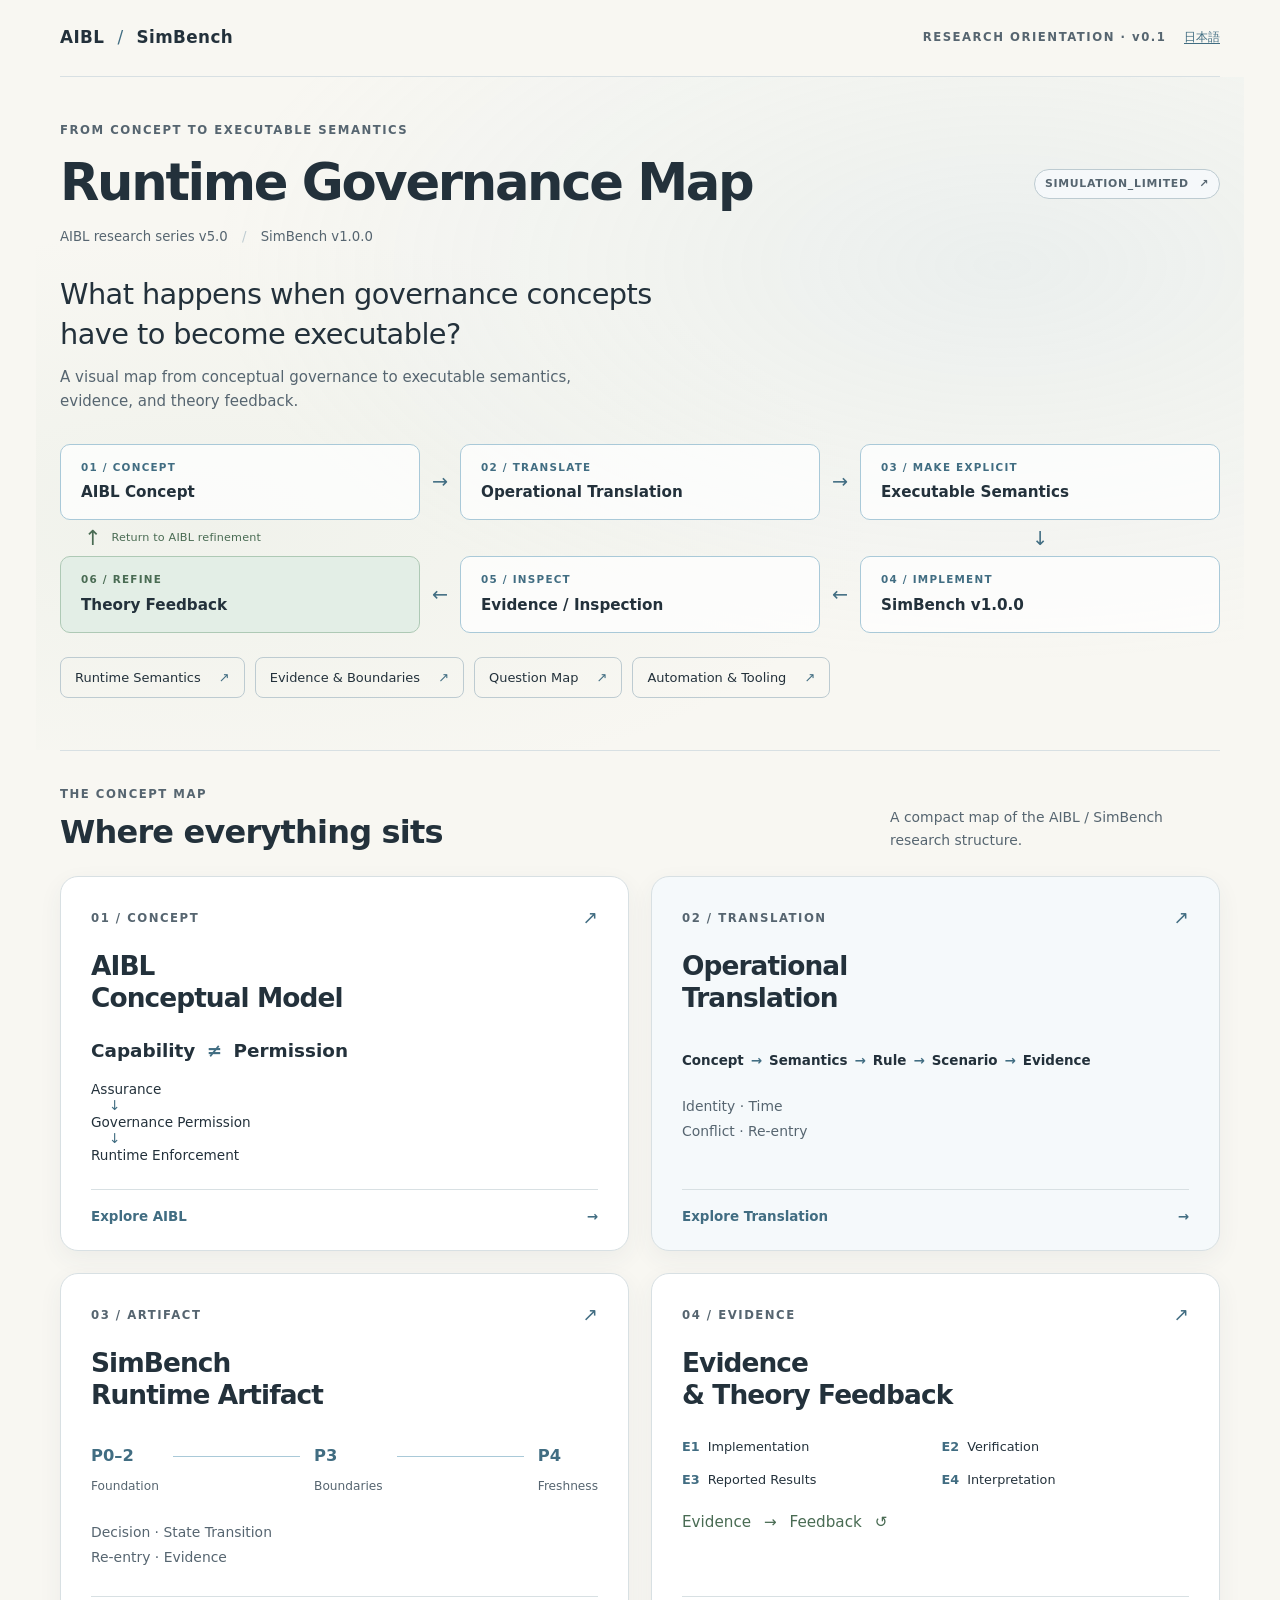
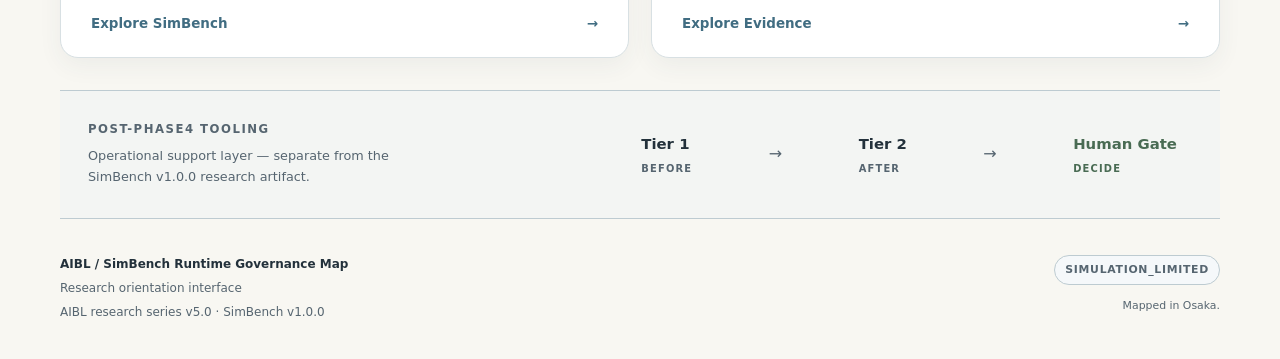
==== index.html @ 4ac59de2 "feat: add Japanese companion for governance map" ====
<!doctype html>
<html lang="en">
<head>
  <meta charset="utf-8">
  <meta name="viewport" content="width=device-width, initial-scale=1">
  <meta name="description" content="A visual map from AIBL conceptual governance to SimBench executable semantics, evidence, and theory feedback.">
  <title>AIBL / SimBench — Runtime Governance Map</title>
  <link rel="stylesheet" href="styles.css">
  <script src="content.js" defer></script>
  <script src="app.js" defer></script>
</head>
<body>
  <div id="map-page">
    <a class="skip-link" href="#where">Skip to the concept map</a>
    <header class="masthead wrap">
      <a class="wordmark" href="#research-loop">AIBL <span>/</span> SimBench</a>
      <span class="masthead-note">RESEARCH ORIENTATION · v0.1 <a class="language-link" href="ja/index.html" lang="ja" hreflang="ja">日本語</a></span>
    </header>

    <main class="wrap">
      <section class="hero" aria-labelledby="page-title">
        <div class="hero-heading">
          <div>
            <p class="eyebrow">FROM CONCEPT TO EXECUTABLE SEMANTICS</p>
            <h1 id="page-title">Runtime Governance Map</h1>
            <p class="versions">AIBL research series v5.0 <span aria-hidden="true">/</span> SimBench v1.0.0</p>
          </div>
          <button class="chip boundary-link" type="button" data-view="evidence" data-section="claim-boundary">SIMULATION_LIMITED <span aria-hidden="true">↗</span></button>
        </div>
        <p class="hero-question">What happens when governance concepts<br class="desktop-break"> have to become executable?</p>
        <p class="hero-description">A visual map from conceptual governance to executable semantics,<br class="desktop-break"> evidence, and theory feedback.</p>

        <div class="research-loop" id="research-loop" role="group" aria-label="Research loop: AIBL Concept, Operational Translation, Executable Semantics, SimBench, Evidence, Theory Feedback, and back to AIBL refinement">
          <div class="loop-node node-concept">
            <button type="button" data-view="aibl" aria-describedby="tip-concept"><span class="node-index">01 / CONCEPT</span><span>AIBL Concept</span></button>
            <span class="tooltip" id="tip-concept" role="tooltip">Distinguishing current behavior permission from technical capability.</span>
          </div>
          <span class="loop-arrow arrow-one" aria-hidden="true">→</span>
          <div class="loop-node node-translation">
            <button type="button" data-view="translation" aria-describedby="tip-translation"><span class="node-index">02 / TRANSLATE</span><span>Operational Translation</span></button>
            <span class="tooltip" id="tip-translation" role="tooltip">Making implicit governance assumptions explicit enough to execute.</span>
          </div>
          <span class="loop-arrow arrow-two" aria-hidden="true">→</span>
          <div class="loop-node node-semantics">
            <button type="button" data-view="translation" aria-describedby="tip-semantics"><span class="node-index">03 / MAKE EXPLICIT</span><span>Executable Semantics</span></button>
            <span class="tooltip" id="tip-semantics" role="tooltip">Giving decisions, identity, time, conflict, and re-entry an executable meaning.</span>
          </div>
          <span class="loop-arrow arrow-down" aria-hidden="true">↓</span>
          <div class="loop-node node-simbench">
            <button type="button" data-view="simbench" aria-describedby="tip-simbench"><span class="node-index">04 / IMPLEMENT</span><span>SimBench v1.0.0</span></button>
            <span class="tooltip" id="tip-simbench" role="tooltip">A bounded, deterministic simulation artifact covering Phase 0–4.</span>
          </div>
          <span class="loop-arrow arrow-three" aria-hidden="true">←</span>
          <div class="loop-node node-evidence">
            <button type="button" data-view="evidence" aria-describedby="tip-evidence"><span class="node-index">05 / INSPECT</span><span>Evidence / Inspection</span></button>
            <span class="tooltip" id="tip-evidence" role="tooltip">Inspecting implementation, verification structures, reported results, and interpretation.</span>
          </div>
          <span class="loop-arrow arrow-four" aria-hidden="true">←</span>
          <div class="loop-node node-feedback">
            <button type="button" data-view="evidence" data-section="theory-feedback" aria-describedby="tip-feedback"><span class="node-index">06 / REFINE</span><span>Theory Feedback</span></button>
            <span class="tooltip" id="tip-feedback" role="tooltip">Returning explicit assumptions and bounded findings to AIBL refinement.</span>
          </div>
          <span class="loop-return" aria-hidden="true">↑ <span>Return to AIBL refinement</span></span>
        </div>

        <nav class="hero-nav" aria-label="Research navigation">
          <button type="button" data-view="translation">Runtime Semantics <span aria-hidden="true">↗</span></button>
          <button type="button" data-view="evidence">Evidence &amp; Boundaries <span aria-hidden="true">↗</span></button>
          <button type="button" data-view="questions">Question Map <span aria-hidden="true">↗</span></button>
          <button type="button" data-view="automation">Automation &amp; Tooling <span aria-hidden="true">↗</span></button>
        </nav>
      </section>

      <section class="where-section" id="where" aria-labelledby="where-title" tabindex="-1">
        <div class="section-heading"><div><p class="eyebrow">THE CONCEPT MAP</p><h2 id="where-title">Where everything sits</h2></div><p>A compact map of the AIBL / SimBench research structure.</p></div>
        <div class="card-grid">
          <button class="map-card" type="button" data-view="aibl" aria-label="Explore AIBL Conceptual Model">
            <span class="card-top"><span class="eyebrow">01 / CONCEPT</span><span class="card-mark" aria-hidden="true">↗</span></span>
            <span class="card-title">AIBL<br>Conceptual Model</span>
            <span class="distinction">Capability <span>≠</span> Permission</span>
            <span class="mini-flow vertical"><span>Assurance</span><i aria-hidden="true">↓</i><span>Governance Permission</span><i aria-hidden="true">↓</i><span>Runtime Enforcement</span></span>
            <span class="explore">Explore AIBL <span aria-hidden="true">→</span></span>
          </button>
          <button class="map-card translation-card" type="button" data-view="translation" aria-label="Explore Operational Translation">
            <span class="card-top"><span class="eyebrow">02 / TRANSLATION</span><span class="card-mark" aria-hidden="true">↗</span></span>
            <span class="card-title">Operational<br>Translation</span>
            <span class="translation-flow"><span>Concept</span><i aria-hidden="true">→</i><span>Semantics</span><i aria-hidden="true">→</i><span>Rule</span><i aria-hidden="true">→</i><span>Scenario</span><i aria-hidden="true">→</i><span>Evidence</span></span>
            <span class="card-labels">Identity · Time<br>Conflict · Re-entry</span>
            <span class="explore">Explore Translation <span aria-hidden="true">→</span></span>
          </button>
          <button class="map-card" type="button" data-view="simbench" aria-label="Explore SimBench Runtime Artifact">
            <span class="card-top"><span class="eyebrow">03 / ARTIFACT</span><span class="card-mark" aria-hidden="true">↗</span></span>
            <span class="card-title">SimBench<br>Runtime Artifact</span>
            <span class="phase-preview"><span><b>P0–2</b><small>Foundation</small></span><i aria-hidden="true"></i><span><b>P3</b><small>Boundaries</small></span><i aria-hidden="true"></i><span><b>P4</b><small>Freshness</small></span></span>
            <span class="card-labels">Decision · State Transition<br>Re-entry · Evidence</span>
            <span class="explore">Explore SimBench <span aria-hidden="true">→</span></span>
          </button>
          <button class="map-card evidence-card" type="button" data-view="evidence" aria-label="Explore Evidence and Theory Feedback">
            <span class="card-top"><span class="eyebrow">04 / EVIDENCE</span><span class="card-mark" aria-hidden="true">↗</span></span>
            <span class="card-title">Evidence<br>&amp; Theory Feedback</span>
            <span class="evidence-preview"><span><b>E1</b> Implementation</span><span><b>E2</b> Verification</span><span><b>E3</b> Reported Results</span><span><b>E4</b> Interpretation</span></span>
            <span class="feedback-caption">Evidence <span aria-hidden="true">→</span> Feedback <span aria-hidden="true">↺</span></span>
            <span class="explore">Explore Evidence <span aria-hidden="true">→</span></span>
          </button>
        </div>
      </section>

      <section class="tooling-strip" aria-labelledby="tooling-title">
        <div><h2 class="eyebrow" id="tooling-title">POST-PHASE4 TOOLING</h2><p>Operational support layer — separate from the SimBench v1.0.0 research artifact.</p></div>
        <button type="button" class="tooling-control" data-view="automation" aria-label="Explore Automation and Tooling: Tier 1 Before, Tier 2 After, Human Gate Decide"><span>Tier 1 <small>BEFORE</small></span><i aria-hidden="true">→</i><span>Tier 2 <small>AFTER</small></span><i aria-hidden="true">→</i><span>Human Gate <small>DECIDE</small></span></button>
      </section>
    </main>

    <footer class="wrap footer"><div><strong>AIBL / SimBench Runtime Governance Map</strong><p>Research orientation interface</p><p>AIBL research series v5.0 · SimBench v1.0.0</p></div><div><span class="chip">SIMULATION_LIMITED</span><p class="osaka">Mapped in Osaka.</p></div></footer>
    <noscript><p class="noscript">The research map is visible without JavaScript. Enable JavaScript to explore the local detail views.</p></noscript>
  </div>

  <div id="detail-overlay" class="detail-overlay" hidden>
    <div class="backdrop" id="backdrop" aria-hidden="true"></div>
    <section id="detail-panel" class="detail-panel" role="dialog" aria-modal="true" aria-labelledby="detail-title" aria-describedby="detail-purpose" tabindex="-1">
      <div class="panel-toolbar"><button type="button" class="back-control" id="back-to-map">← Back to Map</button><div class="panel-actions"><button type="button" id="focus-control" aria-pressed="false">Focus</button><button type="button" id="close-control" aria-label="Close detail view">Close <span aria-hidden="true">×</span></button></div></div>
      <div class="detail-reading">
        <header class="detail-header"><div id="detail-chips" class="chips"></div><h2 id="detail-title" tabindex="-1"></h2><p id="detail-purpose"></p></header>
        <div id="detail-content"></div>
        <div class="detail-end"><button type="button" id="back-to-loop">Back to Research Loop ↑</button></div>
      </div>
    </section>
  </div>
</body>
</html>
---- styles.css ----
:root {
  color-scheme: light;
  --bg: #f8f7f2;
  --surface: #fff;
  --surface-soft: #f5f8fa;
  --text: #23313b;
  --text-muted: #566570;
  --blue-1: #dceaf1;
  --blue-2: #a9c9d8;
  --blue-3: #416d82;
  --green-1: #e3eee6;
  --green-2: #aec9b5;
  --green-3: #496b53;
  --line: #d8e0e3;
  --line-strong: #bdcbd1;
  --radius-card: 18px;
  --radius-chip: 999px;
  --shadow-soft: 0 8px 24px rgb(50 70 80 / 6%);
  font-family: ui-sans-serif, system-ui, -apple-system, BlinkMacSystemFont, "Segoe UI", "Yu Gothic UI", "Yu Gothic", Meiryo, sans-serif;
  color: var(--text);
  background: var(--bg);
  line-height: 1.65;
}
* { box-sizing: border-box; }
body { margin: 0; }
button, a { -webkit-tap-highlight-color: transparent; }
button { font: inherit; color: inherit; cursor: pointer; }
button { border: 1px solid var(--line-strong); background: var(--surface); border-radius: 8px; }
button:hover { border-color: var(--blue-3); background-color: var(--surface-soft); }
button, a { transition: background-color 180ms ease, border-color 180ms ease; }
a { color: var(--blue-3); text-underline-offset: .2em; }
:focus-visible { outline: 3px solid var(--blue-3); outline-offset: 4px; }
[hidden] { display: none !important; }
h1, h2, h3, h4, p { margin: 0; }
h1, h2, h3, h4 { line-height: 1.25; }
h1 { font-size: clamp(2.1rem, 4vw, 3.45rem); font-weight: 620; letter-spacing: -.045em; }
h2 { font-size: clamp(1.6rem, 2.5vw, 2rem); font-weight: 620; letter-spacing: -.025em; }
h3 { font-size: 1.15rem; font-weight: 650; }
h4 { font-size: 1rem; }
i { font-style: normal; }
.wrap { width: min(1160px, calc(100% - 96px)); margin-inline: auto; }
.skip-link { position: fixed; top: 10px; left: 16px; z-index: 30; background: white; padding: 12px; transform: translateY(-160%); }
.skip-link:focus { transform: translateY(0); }
.masthead { display: flex; justify-content: space-between; align-items: center; padding-block: 24px; border-bottom: 1px solid var(--line); }
.wordmark { font-size: 1.05rem; font-weight: 650; letter-spacing: .025em; text-decoration: none; color: var(--text); }
.wordmark span { margin: 0 .4em; font-weight: 400; color: var(--blue-3); }
.masthead-note, .eyebrow { color: var(--text-muted); font-size: .73rem; font-weight: 650; letter-spacing: .13em; }
.hero { position: relative; padding-block: 44px 40px; isolation: isolate; }
.hero::before { content: ""; position: absolute; z-index: -1; inset: 0 -24px; background: radial-gradient(ellipse at 80% 28%, rgb(169 201 216 / 16%), transparent 58%), radial-gradient(ellipse at 13% 66%, rgb(174 201 181 / 11%), transparent 46%); pointer-events: none; }
.hero-heading { display: flex; justify-content: space-between; align-items: center; gap: 20px; }
.hero-heading .eyebrow { margin-bottom: 10px; }
.versions { font-size: .83rem; color: var(--text-muted); margin-top: 12px; }
.versions span { margin-inline: 10px; color: var(--line-strong); }
.chip { display: inline-block; padding: 5px 10px; border: 1px solid var(--line-strong); border-radius: var(--radius-chip); font-size: .68rem; letter-spacing: .065em; font-weight: 650; color: var(--text-muted); background: var(--surface-soft); }
.boundary-link { white-space: nowrap; }
.boundary-link span { margin-left: 6px; }
.hero-question { font-size: clamp(1.25rem, 2.3vw, 1.8rem); font-weight: 450; line-height: 1.4; letter-spacing: -.02em; margin-top: 26px; }
.hero-description { color: var(--text-muted); font-size: .94rem; margin-top: 10px; }
.research-loop { display: grid; grid-template-columns: minmax(0, 1fr) 40px minmax(0, 1fr) 40px minmax(0, 1fr); grid-template-rows: auto 36px auto; margin-top: 30px; scroll-margin-top: 20px; }
.loop-node { position: relative; min-width: 0; }
.loop-node button { padding: 14px 20px; width: 100%; height: 100%; text-align: left; border-color: var(--blue-2); border-radius: 10px; background: rgb(255 255 255 / 74%); display: flex; flex-direction: column; gap: 4px; font-size: .95rem; font-weight: 600; }
.loop-node button:hover { background: var(--blue-1); }
.node-index { display: block; color: var(--blue-3); font-size: .65rem; letter-spacing: .12em; font-weight: 650; }
.node-concept { grid-area: 1 / 1; }
.arrow-one { grid-area: 1 / 2; }
.node-translation { grid-area: 1 / 3; }
.arrow-two { grid-area: 1 / 4; }
.node-semantics { grid-area: 1 / 5; }
.arrow-down { grid-area: 2 / 5; }
.node-simbench { grid-area: 3 / 5; }
.arrow-three { grid-area: 3 / 4; }
.node-evidence { grid-area: 3 / 3; }
.arrow-four { grid-area: 3 / 2; }
.node-feedback { grid-area: 3 / 1; }
.node-feedback button { border-color: var(--green-2); background: var(--green-1); }
.node-feedback .node-index { color: var(--green-3); }
.loop-arrow { align-self: center; justify-self: center; font-size: 1.2rem; font-weight: 500; color: var(--blue-3); }
.loop-return { grid-area: 2 / 1 / 3 / 4; display: flex; align-items: center; gap: 10px; padding-left: 24px; color: var(--green-3); font-size: 1.3rem; font-weight: 500; }
.loop-return span { font-size: .7rem; font-weight: 400; letter-spacing: .015em; }
.tooltip { position: absolute; z-index: 3; width: max-content; max-width: min(280px, 85vw); bottom: calc(100% + 10px); left: 0; padding: 10px 13px; background: var(--text); color: #fff; font-size: .8rem; line-height: 1.5; border-radius: 7px; box-shadow: var(--shadow-soft); visibility: hidden; opacity: 0; transition: opacity 150ms; pointer-events: none; }
.tooltip::after { content: ""; position: absolute; bottom: -12px; left: 0; width: 100%; height: 12px; }
.node-semantics .tooltip, .node-simbench .tooltip { left: auto; right: 0; }
.loop-node:hover .tooltip, .loop-node:focus-within .tooltip { visibility: visible; opacity: 1; pointer-events: auto; }
.tooltips-dismissed .tooltip { visibility: hidden !important; opacity: 0 !important; }
.hero-nav { display: flex; flex-wrap: wrap; gap: 10px; margin-top: 24px; }
.hero-nav button { padding: 9px 14px; font-size: .81rem; background: transparent; }
.hero-nav button span { color: var(--blue-3); margin-left: 14px; }
.where-section { padding-block: 34px 0; border-top: 1px solid var(--line); scroll-margin-top: 24px; }
.section-heading { display: flex; justify-content: space-between; align-items: end; gap: 24px; margin-bottom: 24px; }
.section-heading .eyebrow { margin-bottom: 8px; }
.section-heading > p { color: var(--text-muted); font-size: .87rem; max-width: 330px; }
.card-grid { display: grid; grid-template-columns: repeat(2, minmax(0, 1fr)); gap: 22px; }
.map-card { position: relative; display: flex; flex-direction: column; align-items: stretch; text-align: left; padding: 26px 30px 22px; min-height: 375px; border-radius: var(--radius-card); border: 1px solid var(--line); background: var(--surface); box-shadow: var(--shadow-soft); }
.map-card:hover, .map-card.is-selected { border-color: var(--blue-3); background: #f7fafc; }
.card-top { display: flex; align-items: center; justify-content: space-between; margin-bottom: 16px; }
.card-mark { color: var(--blue-3); font-size: 1.15rem; }
.card-title { font-size: 1.65rem; font-weight: 610; line-height: 1.22; letter-spacing: -.035em; }
.distinction { font-size: 1.15rem; font-weight: 550; margin-top: 22px; }
.distinction > span { color: var(--blue-3); padding-inline: 5px; }
.mini-flow { display: flex; font-size: .85rem; }
.vertical { flex-direction: column; align-items: flex-start; margin-block: 14px 20px; line-height: 1.4; }
.vertical i { padding-left: 18px; color: var(--blue-3); line-height: 1; }
.explore { display: flex; align-items: center; justify-content: space-between; color: var(--blue-3); font-size: .84rem; font-weight: 600; padding-top: 16px; margin-top: auto; border-top: 1px solid var(--line); }
.translation-card { background: #f5f9fb; }
.translation-flow { display: flex; flex-wrap: wrap; gap: 7px; align-items: center; margin-block: 36px 22px; font-size: .84rem; font-weight: 550; }
.translation-flow i { color: var(--blue-3); }
.card-labels { color: var(--text-muted); font-size: .87rem; line-height: 1.8; margin-bottom: 26px; }
.phase-preview { display: flex; align-items: flex-start; margin-block: 32px 24px; }
.phase-preview > span { display: flex; flex-direction: column; gap: 6px; }
.phase-preview b { color: var(--blue-3); font-size: 1.02rem; font-weight: 650; }
.phase-preview small { color: var(--text-muted); font-size: .76rem; }
.phase-preview i { flex: 1; min-width: 10px; height: 1px; background: var(--blue-2); margin: 13px 14px 0; }
.evidence-preview { display: grid; grid-template-columns: repeat(2, minmax(0, 1fr)); gap: 12px; margin-block: 25px 20px; font-size: .8rem; }
.evidence-preview > span { display: flex; align-items: baseline; gap: 8px; }
.evidence-preview b { color: var(--blue-3); font-weight: 650; }
.feedback-caption { font-size: .95rem; color: var(--green-3); margin-bottom: 24px; }
.feedback-caption span { margin-inline: 8px; }
.tooling-strip { display: grid; grid-template-columns: 1fr 1.1fr; gap: 24px; align-items: center; padding: 26px 28px; margin-top: 32px; border-block: 1px solid var(--line-strong); background: rgb(220 234 241 / 18%); }
.tooling-strip p { font-size: .8rem; color: var(--text-muted); margin-top: 9px; max-width: 360px; }
.tooling-control { display: flex; justify-content: space-between; align-items: center; gap: 10px; padding: 14px; background: transparent; border-color: transparent; text-align: left; }
.tooling-control > span { font-size: .93rem; font-weight: 550; }
.tooling-control small { display: block; font-size: .62rem; letter-spacing: .12em; color: var(--text-muted); margin-top: 4px; }
.tooling-control > span:last-child small, .tooling-control > span:last-child { color: var(--green-3); }
.tooling-control i { color: var(--text-muted); }
.footer { display: flex; justify-content: space-between; gap: 24px; padding-block: 36px; color: var(--text-muted); font-size: .75rem; }
.footer strong { font-weight: 600; color: var(--text); }
.footer p { margin-top: 4px; }
.footer > div:last-child { text-align: right; }
.footer .osaka { font-size: .68rem; margin-top: 12px; }
.noscript { margin: 24px; padding: 20px; border: 1px solid var(--line); }

/* A single modal panel keeps the map visible while giving keyboard users a bounded context. */
body.detail-open { overflow: hidden; }
.detail-overlay { position: fixed; inset: 0; z-index: 20; }
.backdrop { position: absolute; inset: 0; background: rgb(35 49 59 / 9%); }
.detail-panel { position: absolute; top: 0; right: 0; bottom: 0; width: max(420px, 42%); max-width: 100%; overflow-y: auto; overscroll-behavior: contain; background: var(--bg); border-left: 1px solid var(--line-strong); box-shadow: -12px 0 40px rgb(35 49 59 / 8%); animation: drawer-in 200ms ease both; }
@keyframes drawer-in { from { transform: translateX(28px); opacity: 0; } to { transform: translateX(0); opacity: 1; } }
.panel-toolbar { position: sticky; top: 0; z-index: 2; display: flex; justify-content: space-between; gap: 12px; align-items: center; padding: 17px 24px; background: var(--bg); border-bottom: 1px solid var(--line); }
.panel-toolbar button { padding: 7px 11px; font-size: .8rem; background: transparent; }
.panel-actions { display: flex; gap: 8px; margin-left: auto; }
.back-control { display: none; }
.detail-reading { padding: 30px 32px 40px; max-width: 900px; margin-inline: auto; overflow-wrap: anywhere; }
.detail-header { padding-bottom: 25px; border-bottom: 1px solid var(--line-strong); }
.chips { display: flex; gap: 6px; flex-wrap: wrap; margin-bottom: 20px; }
.chips .chip { font-size: .6rem; }
.detail-header h2 { font-size: clamp(1.8rem, 3vw, 2.3rem); margin-bottom: 13px; }
.detail-header p { color: var(--text-muted); font-size: .92rem; }
.detail-section { margin-top: 28px; scroll-margin-top: 100px; }
.detail-section > h3 { margin-bottom: 14px; }
.detail-section > p + p { margin-top: 12px; }
.detail-section p, .detail-section li { font-size: .91rem; }
.detail-section ul { padding-left: 20px; margin-block: 10px 0; }
.detail-section li + li { margin-top: 7px; }
.lead-question, .quote { padding: 20px; background: var(--blue-1); border-left: 3px solid var(--blue-3); border-radius: 0 10px 10px 0; font-size: 1.12rem !important; font-weight: 550; line-height: 1.5; }
.quote { background: var(--green-1); border-left-color: var(--green-3); }
.concept-distinction { font-size: 1.6rem !important; font-weight: 600; letter-spacing: -.02em; }
.flow-list { list-style: none; padding: 0 !important; margin: 0 !important; }
.flow-list li { position: relative; padding: 10px 14px; background: var(--surface); border: 1px solid var(--line); border-radius: 7px; font-size: .87rem; }
.flow-list li + li { margin-top: 24px; }
.flow-list li + li::before { content: "↓"; position: absolute; top: -24px; left: 20px; color: var(--blue-3); }
.flow-list .return-step { border-color: var(--green-2); color: var(--green-3); background: var(--green-1); }
.label-list { display: flex; flex-wrap: wrap; gap: 8px; list-style: none; padding: 0 !important; margin: 0 !important; }
.label-list li { padding: 6px 10px; background: var(--surface-soft); border: 1px solid var(--line); border-radius: 7px; margin: 0 !important; font-size: .8rem; }
.selector-buttons { display: grid; grid-template-columns: 1fr; gap: 7px; margin-bottom: 15px; }
.selector-buttons button { display: flex; align-items: baseline; gap: 10px; padding: 10px 12px; text-align: left; font-size: .83rem; line-height: 1.45; }
.selector-buttons button span { color: var(--blue-3); font-size: .72rem; font-weight: 650; min-width: 1.5em; }
.selector-buttons button[aria-pressed="true"] { border-color: var(--blue-3); background: var(--blue-1); box-shadow: inset 3px 0 var(--blue-3); }
.choice-detail { background: var(--surface); border: 1px solid var(--line); border-radius: 10px; padding: 18px; }
.choice-detail h4 { margin-bottom: 12px; }
.choice-detail p + p { margin-top: 10px; }
.choice-detail .flow-list { margin-block: 15px !important; }
.choice-detail pre { font: .8rem/1.8 ui-monospace, Consolas, monospace; white-space: pre-wrap; overflow-wrap: anywhere; padding: 12px; background: var(--surface-soft); border-radius: 6px; }
.choice-detail .note { margin-top: 14px; color: var(--text-muted); font-size: .83rem; }
.status-list { display: grid; grid-template-columns: auto 1fr; gap: 9px 16px; font-size: .83rem; padding: 18px; margin: 0; background: var(--surface); border: 1px solid var(--line); border-radius: 10px; }
.status-list dt { color: var(--text-muted); }
.status-list dd { margin: 0; font-weight: 550; }
.evidence-grid { display: grid; grid-template-columns: repeat(2, minmax(0, 1fr)); gap: 12px; margin-top: 16px; }
.evidence-item { padding: 16px; border: 1px solid var(--line); border-radius: 10px; background: var(--surface); }
.evidence-item .evidence-code { color: var(--blue-3); font-size: .85rem; font-weight: 650; display: block; margin-bottom: 10px; }
.evidence-item h4 { font-size: .91rem; line-height: 1.4; }
.evidence-item ul { padding-left: 16px; }
.evidence-item li { font-size: .8rem; }
.evidence-item .note { font-size: .74rem; color: var(--text-muted); margin-top: 12px; }
.boundary-intro { margin-bottom: 16px; }
.boundary-grid { display: grid; grid-template-columns: repeat(2, minmax(0, 1fr)); gap: 14px; }
.boundary-column { padding: 15px; border: 1px solid var(--line); border-radius: 10px; }
.boundary-column:first-child { background: var(--green-1); }
.boundary-column h4 { font-size: .87rem; }
.boundary-column li { font-size: .8rem; }
.related-control, .detail-end button { padding: 10px 14px; font-size: .85rem; color: var(--blue-3); text-align: left; }
.detail-end { margin-top: 32px; padding-top: 22px; border-top: 1px solid var(--line); }
.question-list { display: grid; gap: 12px; }
.question-item { border-left: 2px solid var(--blue-2); padding: 8px 0 8px 16px; }
.question-item h4 { font-size: .69rem; letter-spacing: .07em; color: var(--blue-3); margin-bottom: 8px; }
.question-item p { font-size: 1rem; }
.focus-mode .detail-panel { width: 100%; border: 0; animation: none; }
.focus-mode .panel-toolbar { padding-inline: max(24px, calc((100% - 836px) / 2)); }
.focus-mode .detail-reading { width: 100%; }
.focus-mode .back-control { display: inline-block; }
.focus-mode .selector-buttons { grid-template-columns: repeat(2, minmax(0, 1fr)); }
.focus-mode .detail-header h2 { font-size: 2.4rem; }

@media screen and (min-width: 720px) {
  .hero { padding-bottom: 52px; }
}
@media (min-width: 720px) and (max-width: 1099px) {
  .wrap { width: calc(100% - 56px); }
  .detail-panel { width: max(420px, 58%); }
  .hero-heading { align-items: flex-start; }
  .hero-heading .boundary-link { margin-top: 29px; font-size: .59rem; }
  .map-card { padding: 22px; }
  .evidence-preview { grid-template-columns: 1fr; gap: 5px; }
  .tooling-strip { grid-template-columns: 1fr; gap: 12px; }
  .tooling-strip p { max-width: none; }
  .tooling-control { max-width: 560px; width: 100%; }
  .loop-node button { padding-inline: 12px; font-size: .85rem; }
  .research-loop { grid-template-columns: minmax(0, 1fr) 28px minmax(0, 1fr) 28px minmax(0, 1fr); }
}
@media (max-width: 719px) {
  .wrap { width: calc(100% - 36px); }
  .masthead { padding-block: 18px; }
  .masthead-note { font-size: .55rem; letter-spacing: .04em; max-width: 110px; text-align: right; }
  .hero { padding-block: 30px; }
  .hero::before { inset-inline: 0; }
  .hero-heading { display: block; }
  .hero-heading .boundary-link { margin-top: 18px; }
  .hero-question { margin-top: 22px; }
  .desktop-break { display: none; }
  .versions { font-size: .76rem; }
  .versions span { margin-inline: 5px; }
  .research-loop { position: relative; display: flex; flex-direction: column; gap: 0; padding-left: 20px; margin-top: 25px; }
  .research-loop::before { content: ""; position: absolute; left: 0; top: 30px; bottom: 16px; width: 15px; border: solid var(--green-2); border-width: 1.25px 0 1.25px 1.25px; border-radius: 10px 0 0 10px; }
  .research-loop::after { content: "↑"; position: absolute; top: 6px; left: -6px; color: var(--green-3); background: var(--bg); font-weight: 500; }
  .loop-node button { padding: 11px 16px; gap: 1px; font-size: .95rem; }
  .loop-arrow { height: 25px; font-size: 0; line-height: 25px; }
  .loop-arrow::after { content: "↓"; font-size: 1rem; }
  .loop-return { padding-left: 6px; margin-top: 8px; gap: 8px; font-size: 1rem; }
  .loop-return span { font-size: .73rem; }
  .hero-nav { display: grid; grid-template-columns: 1fr; gap: 8px; }
  .hero-nav button { display: flex; justify-content: space-between; font-size: .86rem; }
  .section-heading { display: block; }
  .section-heading > p { margin-top: 12px; max-width: none; }
  .card-grid { grid-template-columns: 1fr; gap: 16px; }
  .map-card { padding: 24px; min-height: 365px; }
  .card-title { font-size: 1.65rem; }
  .evidence-preview { font-size: .75rem; gap: 12px 8px; }
  .phase-preview i { min-width: 6px; margin-inline: 6px; }
  .tooling-strip { grid-template-columns: 1fr; padding: 22px 12px; gap: 12px; }
  .tooling-control { padding-inline: 4px; gap: 6px; }
  .tooling-control > span { font-size: .83rem; }
  .footer { flex-direction: column; gap: 20px; }
  .footer > div:last-child { text-align: left; }
  .detail-panel { width: 100%; border: 0; }
  .back-control { display: inline-block; }
  .panel-toolbar { padding: 12px 14px; gap: 6px; }
  .panel-toolbar button { font-size: .75rem; padding: 8px; }
  .panel-actions { gap: 5px; }
  .detail-reading { padding: 24px 20px 32px; }
  .focus-mode .detail-header h2 { font-size: 1.8rem; }
  .focus-mode .panel-toolbar { padding-inline: 14px; }
  .focus-mode .selector-buttons { grid-template-columns: 1fr; }
  .evidence-grid, .boundary-grid { grid-template-columns: 1fr; }
}
@media (prefers-reduced-motion: reduce) {
  *, *::before, *::after { animation: none !important; transition: none !important; scroll-behavior: auto !important; }
}
@media print {
  :root { background: white; color: #23313b; font-size: 10pt; }
  body.detail-open { overflow: visible; }
  body.detail-open #map-page { display: none; }
  .detail-overlay, .detail-panel { position: static; width: 100%; max-width: none; height: auto; overflow: visible; background: white; border: 0; box-shadow: none; animation: none; }
  .detail-reading { max-width: 850px; padding: 0; }
  .backdrop, .panel-toolbar, .detail-end, .selector-buttons, .related-section, .hero-nav, .tooltip, .skip-link { display: none !important; }
  .choice-detail[hidden] { display: block !important; }
  .choice-detail { margin-top: 16px; }
  .detail-section, .choice-detail, .evidence-item, .boundary-column, .map-card { break-inside: avoid; }
  .detail-section:has(.selector-buttons) { break-inside: auto; }
  .wrap { width: 100%; }
  .hero { padding-top: 15px; }
  .map-card { min-height: 320px; }
  .hero::before { display: none; }
  .detail-header { margin-bottom: 22px; }
  .evidence-grid, .boundary-grid { grid-template-columns: repeat(2, minmax(0, 1fr)); }
  .flow-list li { padding-block: 5px; }
  .flow-list li + li { margin-top: 18px; }
  .flow-list li + li::before { top: -20px; }
}

/* Explicit language navigation; English map styles above remain unchanged. */
.language-link { display: inline-block; margin-inline-start: 12px; font-size: .75rem; font-weight: 500; letter-spacing: normal; white-space: nowrap; }

/* Japanese companion: allow text to grow naturally without changing shared geometry. */
html[lang="ja"] { font-family: ui-sans-serif, system-ui, -apple-system, BlinkMacSystemFont, "Segoe UI", "Yu Gothic UI", "Yu Gothic", "Hiragino Kaku Gothic ProN", Meiryo, sans-serif; word-break: normal; }
html[lang="ja"] .hero-heading > div { min-width: 0; }
html[lang="ja"] h1, html[lang="ja"] h2, html[lang="ja"] .card-title { line-height: 1.4; letter-spacing: normal; }
html[lang="ja"] .detail-reading { overflow-wrap: normal; }
html[lang="ja"] .chip, html[lang="ja"] .label-list li { max-width: 100%; overflow-wrap: anywhere; }
html[lang="ja"] .status-list { grid-template-columns: minmax(0, .9fr) minmax(0, 1.1fr); }
html[lang="ja"] .status-list dd { overflow-wrap: anywhere; }
html[lang="ja"] .concept-distinction { white-space: pre-line; overflow-wrap: anywhere; }
html[lang="ja"] .selector-buttons button { overflow-wrap: anywhere; }
html[lang="ja"] .panel-toolbar { flex-wrap: wrap; }
html[lang="ja"] .panel-toolbar button { white-space: nowrap; }
@media (max-width: 719px) {
  html[lang="ja"] .detail-section { scroll-margin-top: 132px; }
}
@media print {
  .language-link { display: none; }
}
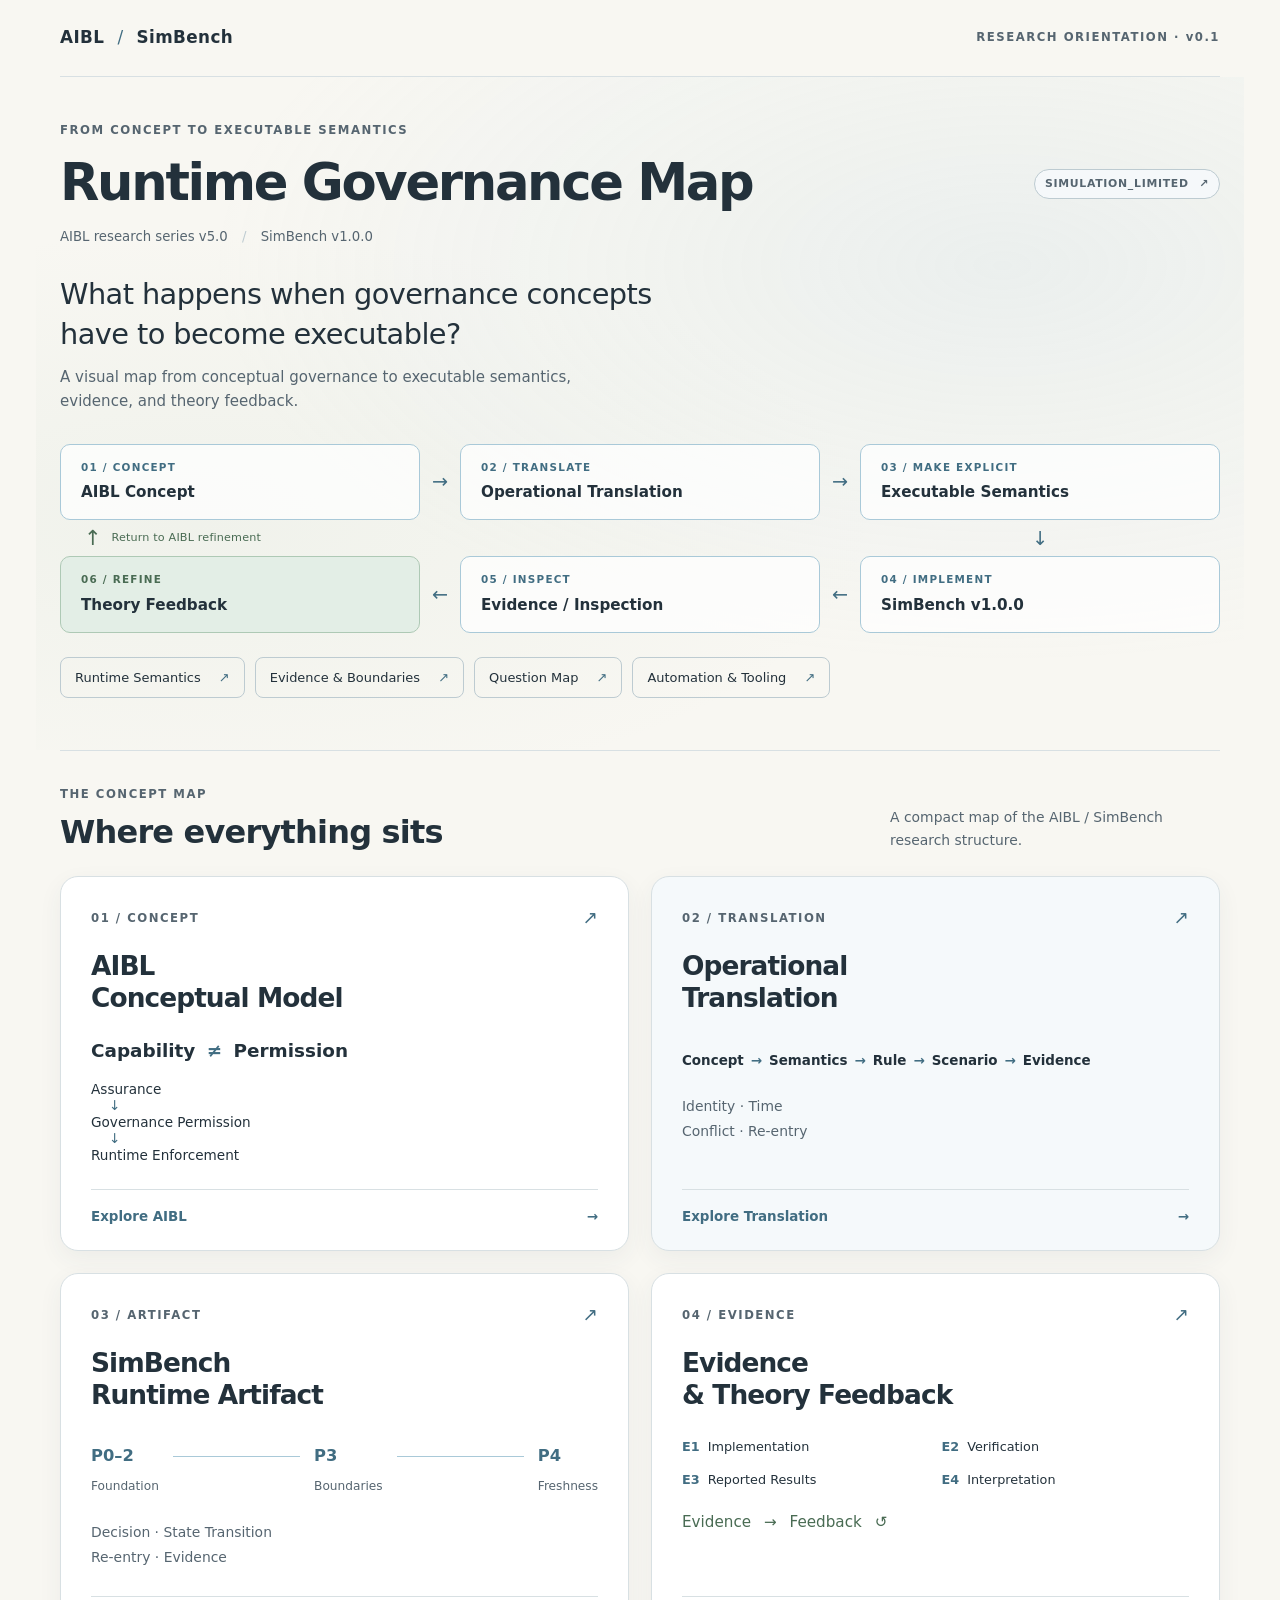
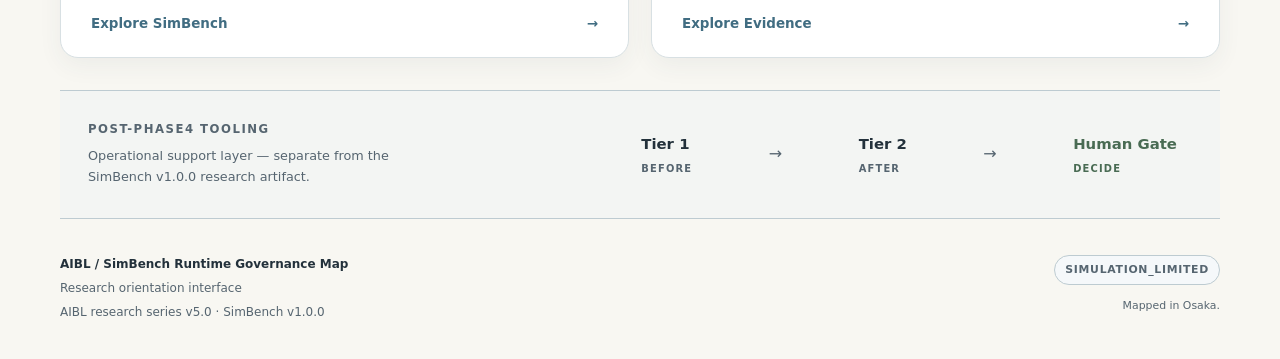
==== commit 6c6da2e5: "feat: add AIBL SimBench runtime governance map v0.1" ====
--- a/index.html
+++ b/index.html
@@ -14,7 +14,7 @@
     <a class="skip-link" href="#where">Skip to the concept map</a>
     <header class="masthead wrap">
       <a class="wordmark" href="#research-loop">AIBL <span>/</span> SimBench</a>
-      <span class="masthead-note">RESEARCH ORIENTATION · v0.1 <a class="language-link" href="ja/index.html" lang="ja" hreflang="ja">日本語</a></span>
+      <span class="masthead-note">RESEARCH ORIENTATION · v0.1</span>
     </header>
 
     <main class="wrap">
--- a/styles.css
+++ b/styles.css
@@ -285,25 +285,3 @@
   .flow-list li + li { margin-top: 18px; }
   .flow-list li + li::before { top: -20px; }
 }
-
-/* Explicit language navigation; English map styles above remain unchanged. */
-.language-link { display: inline-block; margin-inline-start: 12px; font-size: .75rem; font-weight: 500; letter-spacing: normal; white-space: nowrap; }
-
-/* Japanese companion: allow text to grow naturally without changing shared geometry. */
-html[lang="ja"] { font-family: ui-sans-serif, system-ui, -apple-system, BlinkMacSystemFont, "Segoe UI", "Yu Gothic UI", "Yu Gothic", "Hiragino Kaku Gothic ProN", Meiryo, sans-serif; word-break: normal; }
-html[lang="ja"] .hero-heading > div { min-width: 0; }
-html[lang="ja"] h1, html[lang="ja"] h2, html[lang="ja"] .card-title { line-height: 1.4; letter-spacing: normal; }
-html[lang="ja"] .detail-reading { overflow-wrap: normal; }
-html[lang="ja"] .chip, html[lang="ja"] .label-list li { max-width: 100%; overflow-wrap: anywhere; }
-html[lang="ja"] .status-list { grid-template-columns: minmax(0, .9fr) minmax(0, 1.1fr); }
-html[lang="ja"] .status-list dd { overflow-wrap: anywhere; }
-html[lang="ja"] .concept-distinction { white-space: pre-line; overflow-wrap: anywhere; }
-html[lang="ja"] .selector-buttons button { overflow-wrap: anywhere; }
-html[lang="ja"] .panel-toolbar { flex-wrap: wrap; }
-html[lang="ja"] .panel-toolbar button { white-space: nowrap; }
-@media (max-width: 719px) {
-  html[lang="ja"] .detail-section { scroll-margin-top: 132px; }
-}
-@media print {
-  .language-link { display: none; }
-}
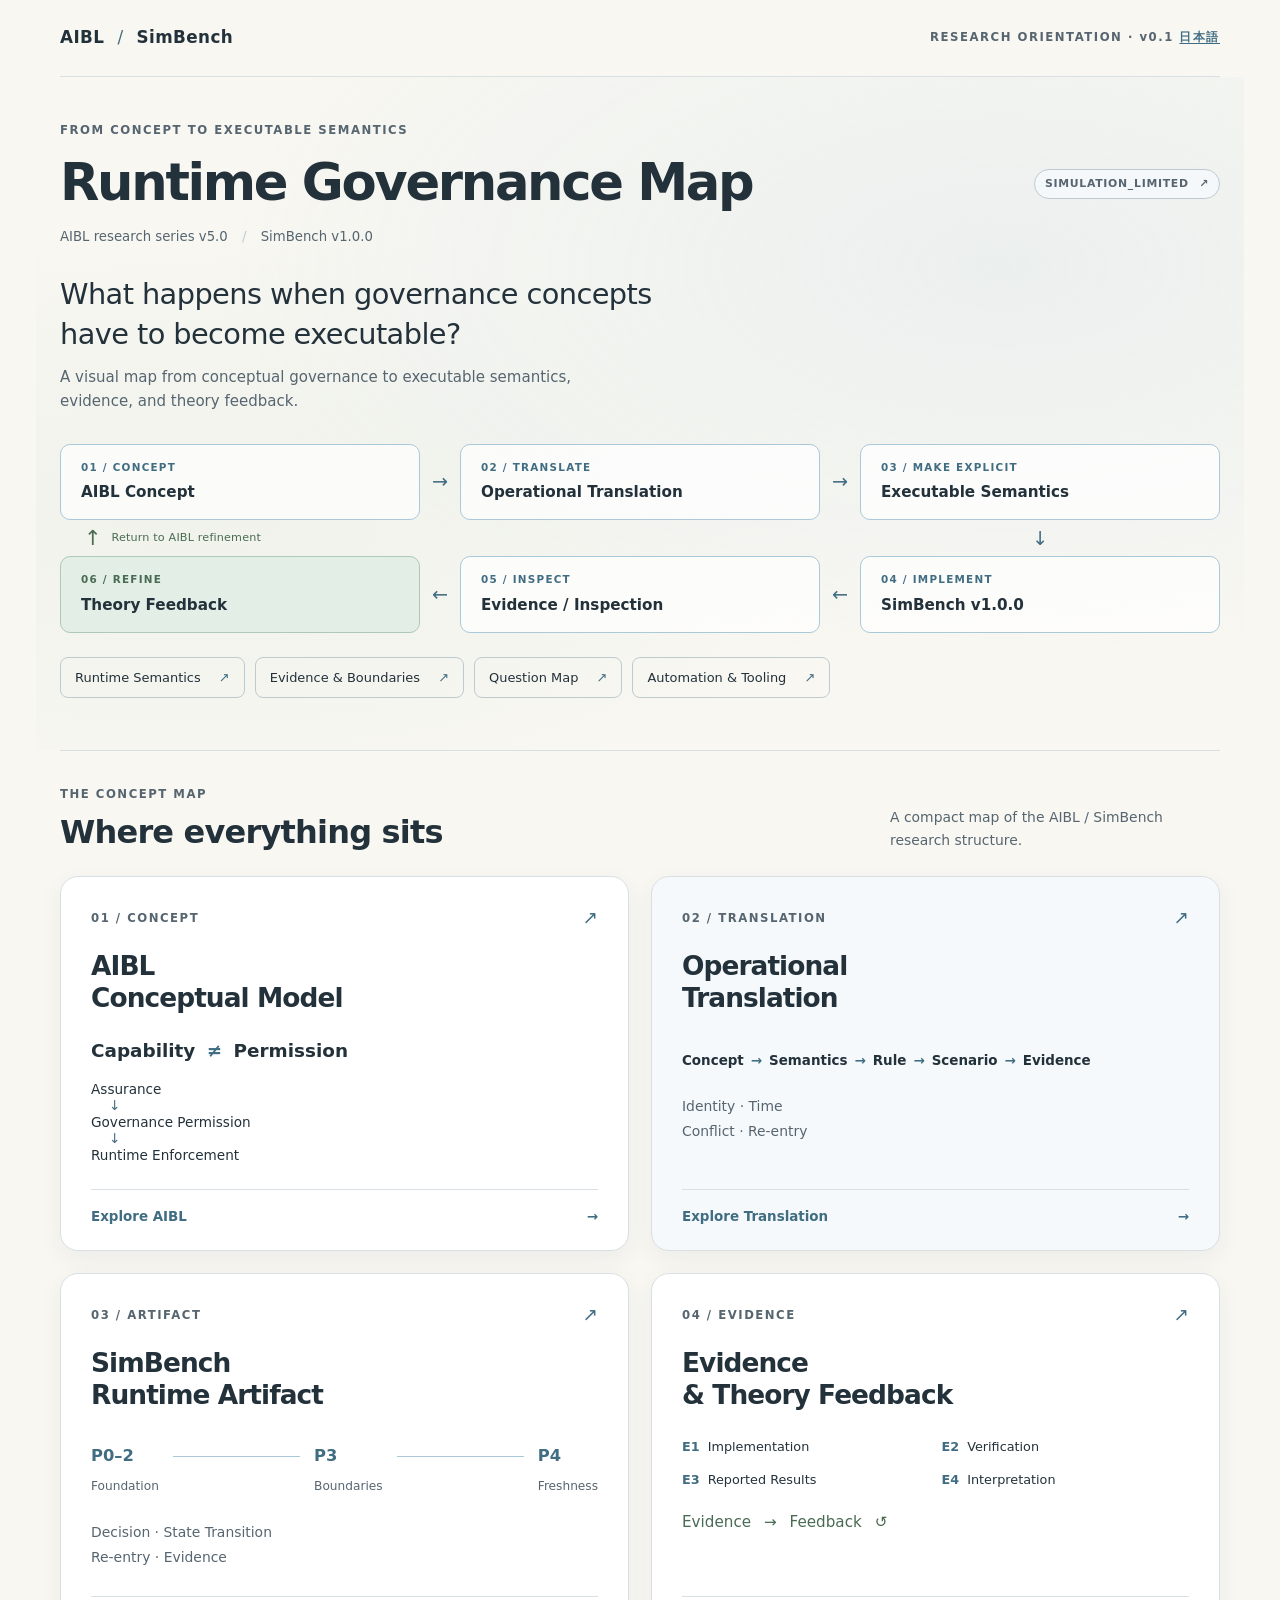
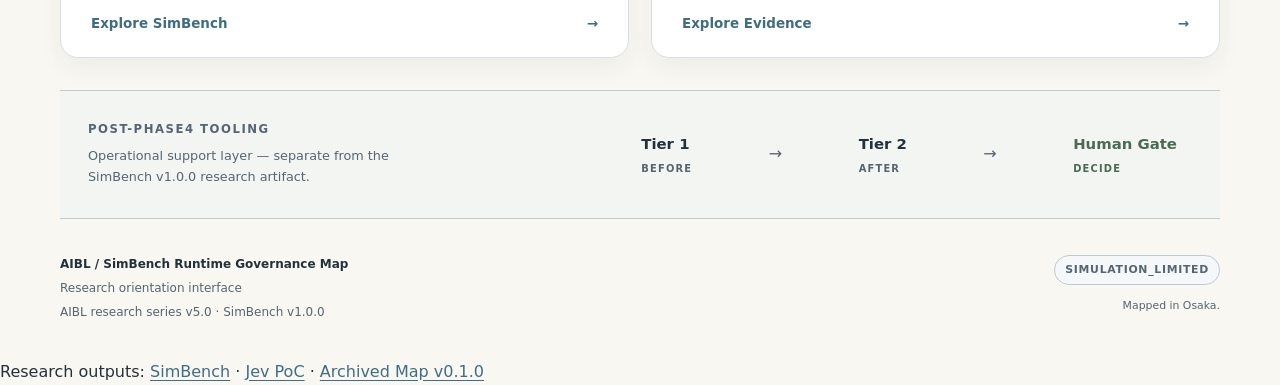
==== commit 5f33c9d5: "docs: add research output links to map footer Added research outputs links to the footer." ====
--- a/index.html
+++ b/index.html
@@ -14,7 +14,7 @@
     <a class="skip-link" href="#where">Skip to the concept map</a>
     <header class="masthead wrap">
       <a class="wordmark" href="#research-loop">AIBL <span>/</span> SimBench</a>
-      <span class="masthead-note">RESEARCH ORIENTATION · v0.1</span>
+      <span class="masthead-note">RESEARCH ORIENTATION · v0.1 <a class="language-link" href="ja/index.html" lang="ja" hreflang="ja">日本語</a></span>
     </header>
 
     <main class="wrap">
@@ -112,6 +112,7 @@
     </main>
 
     <footer class="wrap footer"><div><strong>AIBL / SimBench Runtime Governance Map</strong><p>Research orientation interface</p><p>AIBL research series v5.0 · SimBench v1.0.0</p></div><div><span class="chip">SIMULATION_LIMITED</span><p class="osaka">Mapped in Osaka.</p></div></footer>
+   <p>Research outputs: <a href="https://github.com/PolicyPhantom/aibl-physical-ai-runtime-governance-simbench">SimBench</a> · <a href="https://github.com/PolicyPhantom/jev-runtime-governance-poc">Jev PoC</a> · <a href="https://doi.org/10.5281/zenodo.24106834">Archived Map v0.1.0</a></p>
     <noscript><p class="noscript">The research map is visible without JavaScript. Enable JavaScript to explore the local detail views.</p></noscript>
   </div>
 
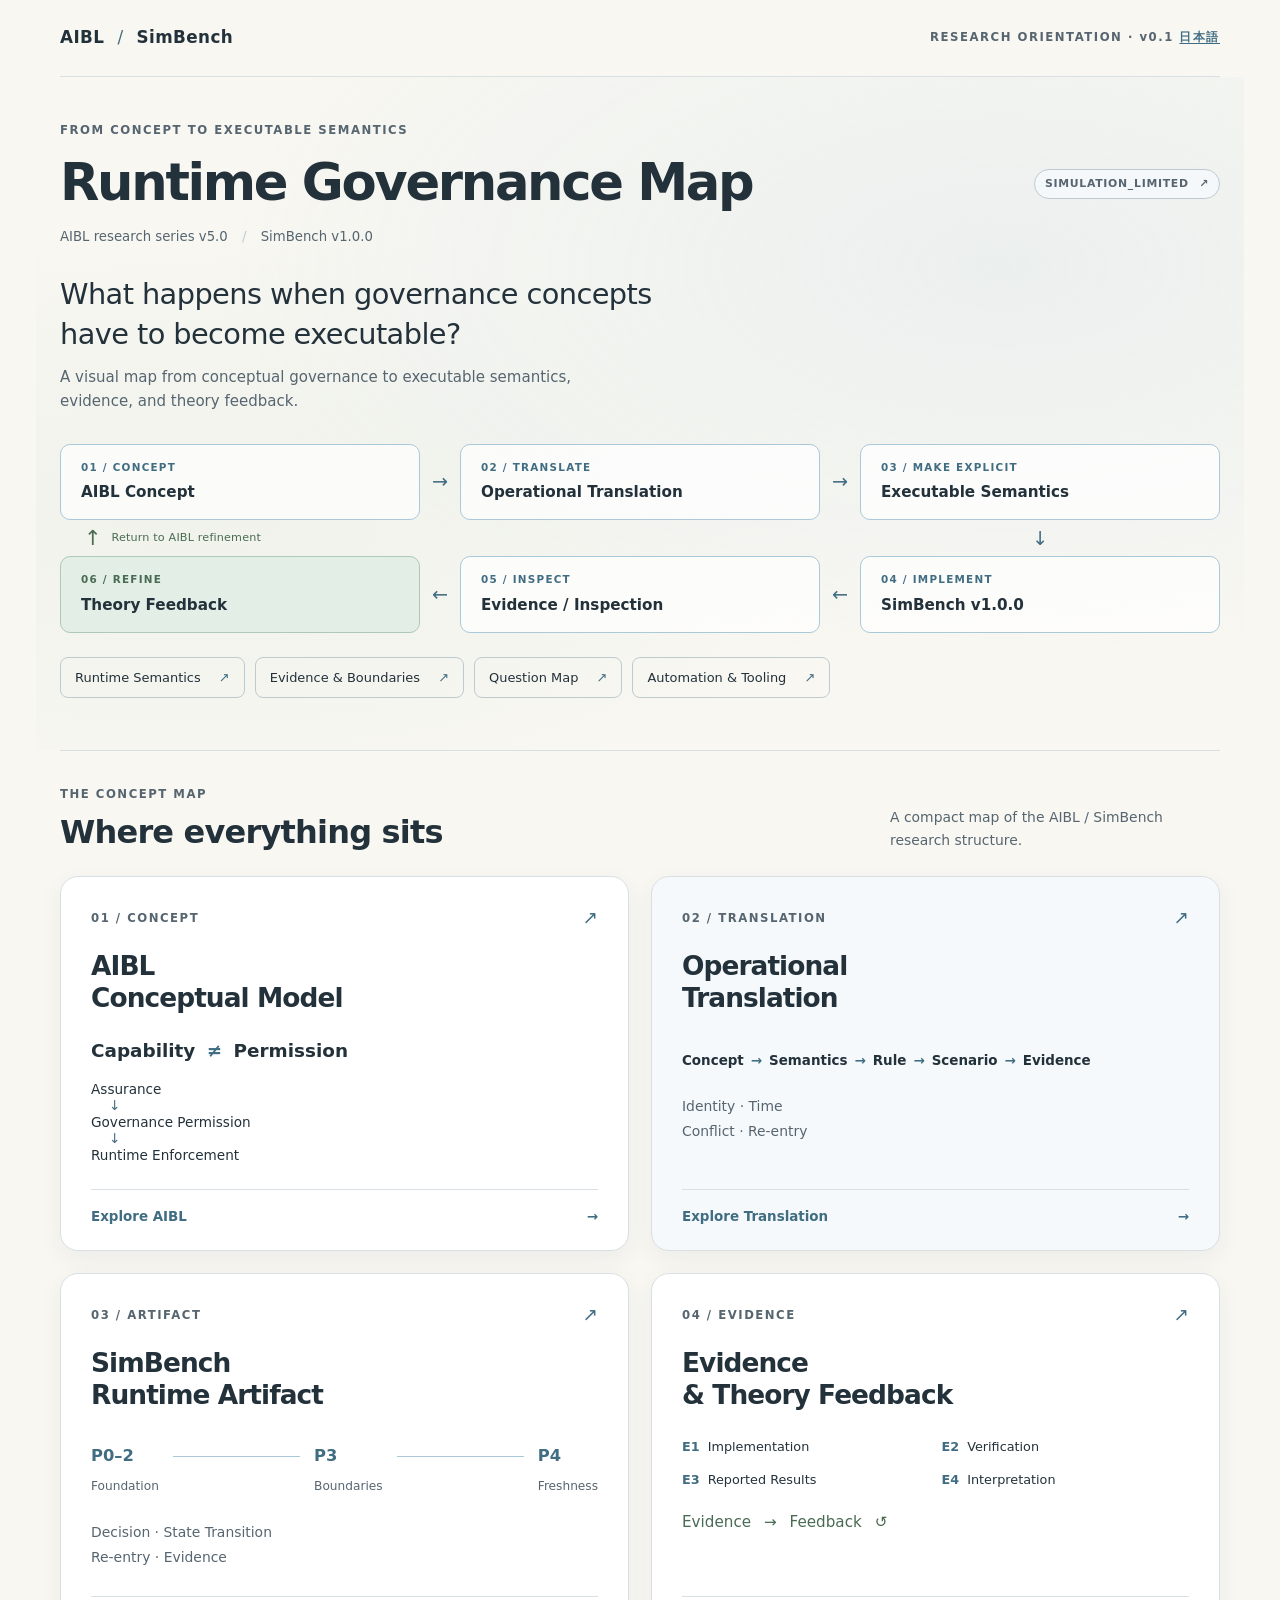
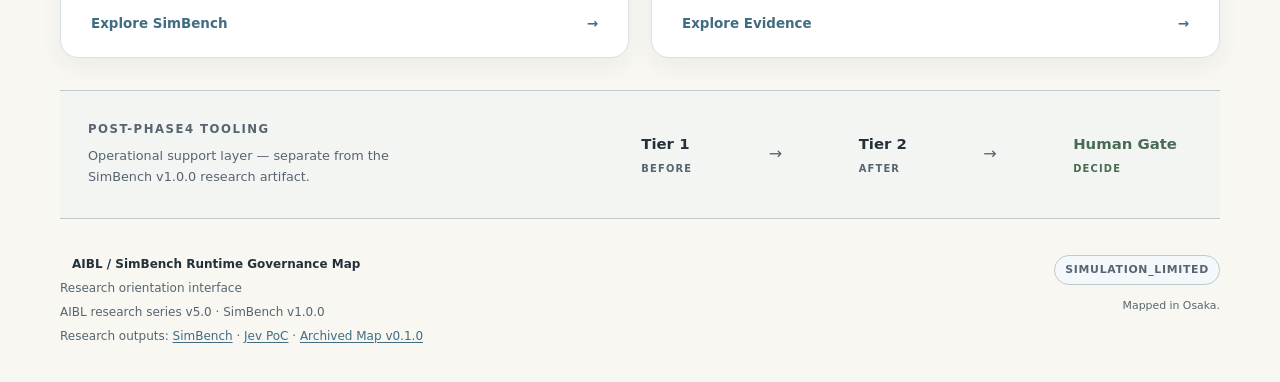
==== commit 4c8c0af7: "docs: add research output links to map footer Updated footer structure and added research outputs se" ====
--- a/index.html
+++ b/index.html
@@ -111,8 +111,23 @@
       </section>
     </main>
 
-    <footer class="wrap footer"><div><strong>AIBL / SimBench Runtime Governance Map</strong><p>Research orientation interface</p><p>AIBL research series v5.0 · SimBench v1.0.0</p></div><div><span class="chip">SIMULATION_LIMITED</span><p class="osaka">Mapped in Osaka.</p></div></footer>
-   <p>Research outputs: <a href="https://github.com/PolicyPhantom/aibl-physical-ai-runtime-governance-simbench">SimBench</a> · <a href="https://github.com/PolicyPhantom/jev-runtime-governance-poc">Jev PoC</a> · <a href="https://doi.org/10.5281/zenodo.24106834">Archived Map v0.1.0</a></p>
+    <footer class="wrap footer">
+      <div>
+      　<strong>AIBL / SimBench Runtime Governance Map</strong>
+        <p>Research orientation interface</p>
+        <p>AIBL research series v5.0 · SimBench v1.0.0</p>
+        <p>Research outputs: 
+          <a href="https://github.com/PolicyPhantom/aibl-physical-ai-runtime-governance-simbench">SimBench</a> · 
+          <a href="https://github.com/PolicyPhantom/jev-runtime-governance-poc">Jev PoC</a> · 
+          <a href="https://doi.org/10.5281/zenodo.24106834">Archived Map v0.1.0</a>
+        </p>
+      </div>
+      <div>
+        <span class="chip">SIMULATION_LIMITED</span>
+        <p class="osaka">Mapped in Osaka.</p>
+      </div>
+    </footer>
+
     <noscript><p class="noscript">The research map is visible without JavaScript. Enable JavaScript to explore the local detail views.</p></noscript>
   </div>
 
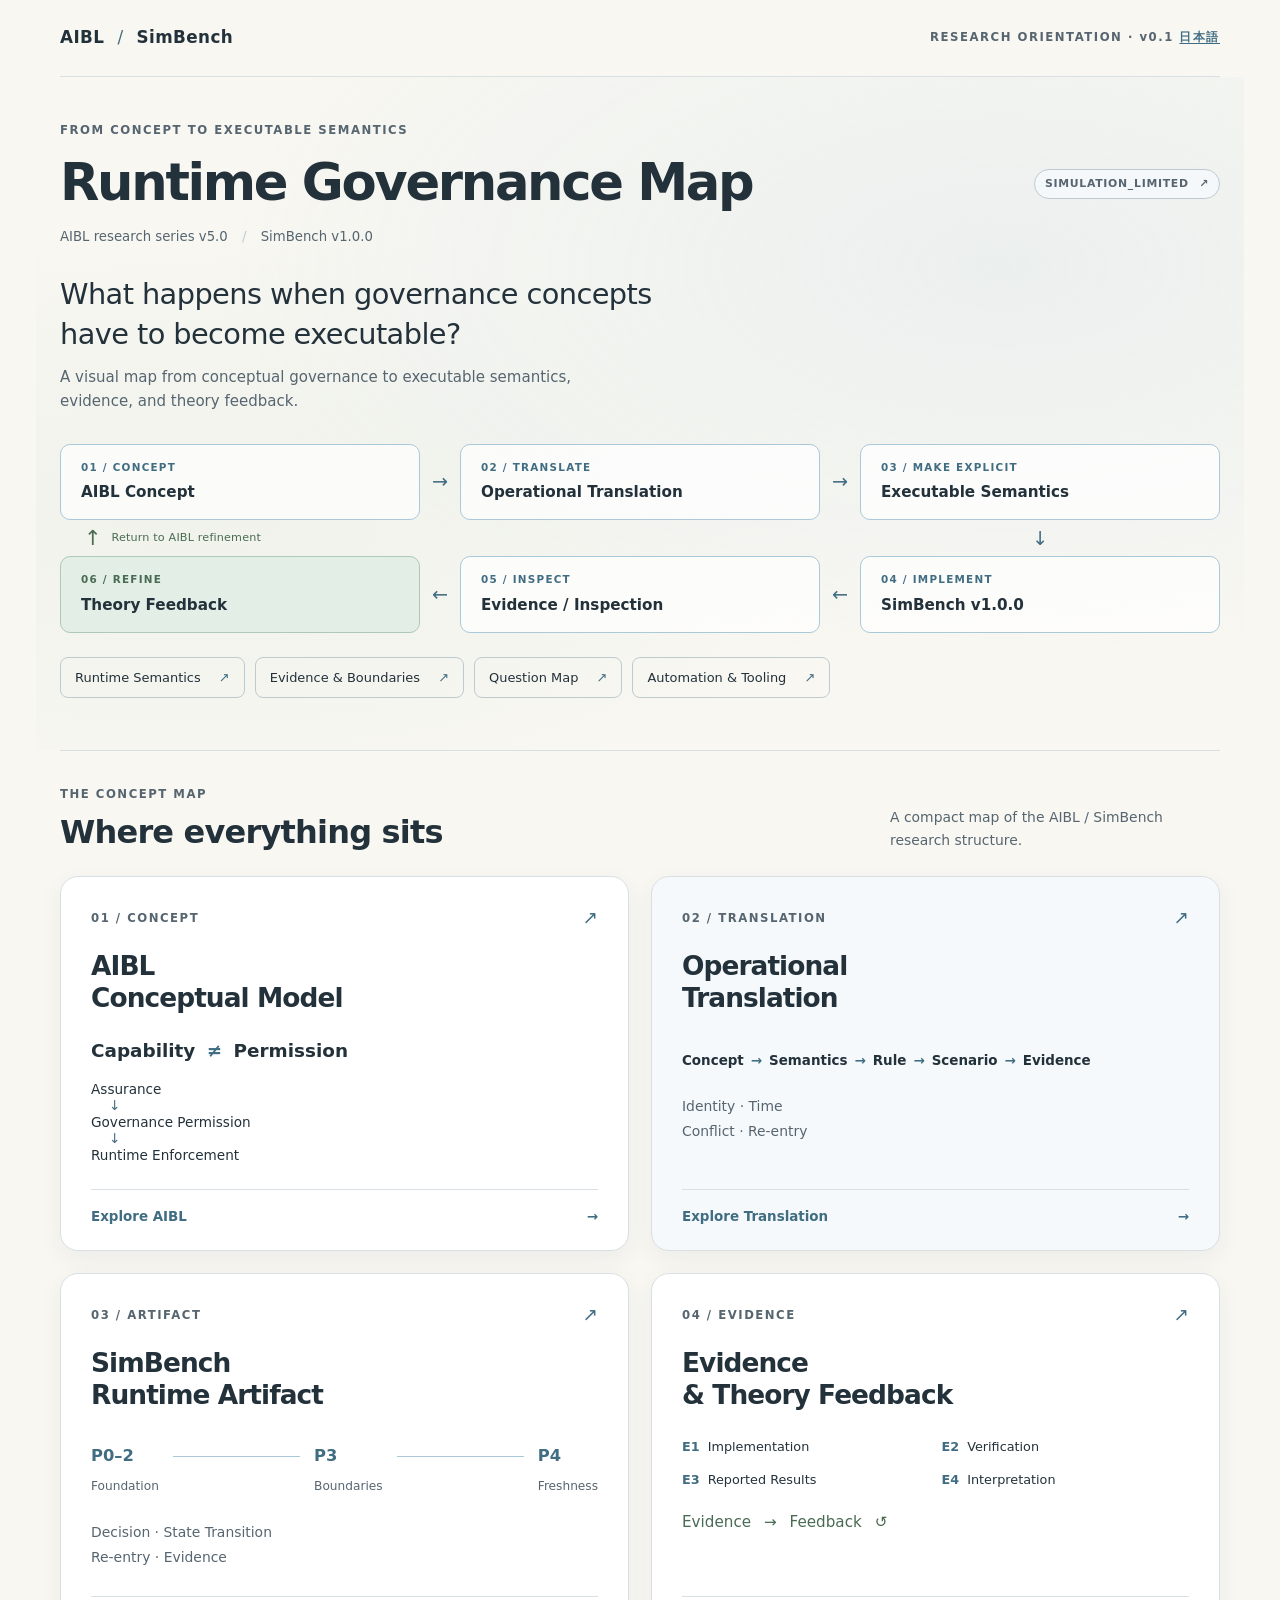
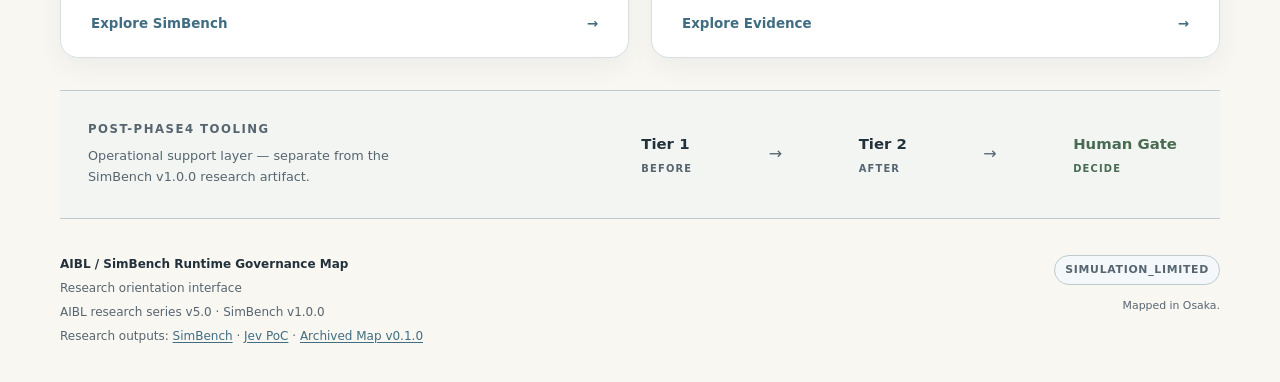
==== commit aff53e2a: "Fix formatting of footer text in index.html" ====
--- a/index.html
+++ b/index.html
@@ -113,7 +113,7 @@
 
     <footer class="wrap footer">
       <div>
-      　<strong>AIBL / SimBench Runtime Governance Map</strong>
+        <strong>AIBL / SimBench Runtime Governance Map</strong>
         <p>Research orientation interface</p>
         <p>AIBL research series v5.0 · SimBench v1.0.0</p>
         <p>Research outputs: 
